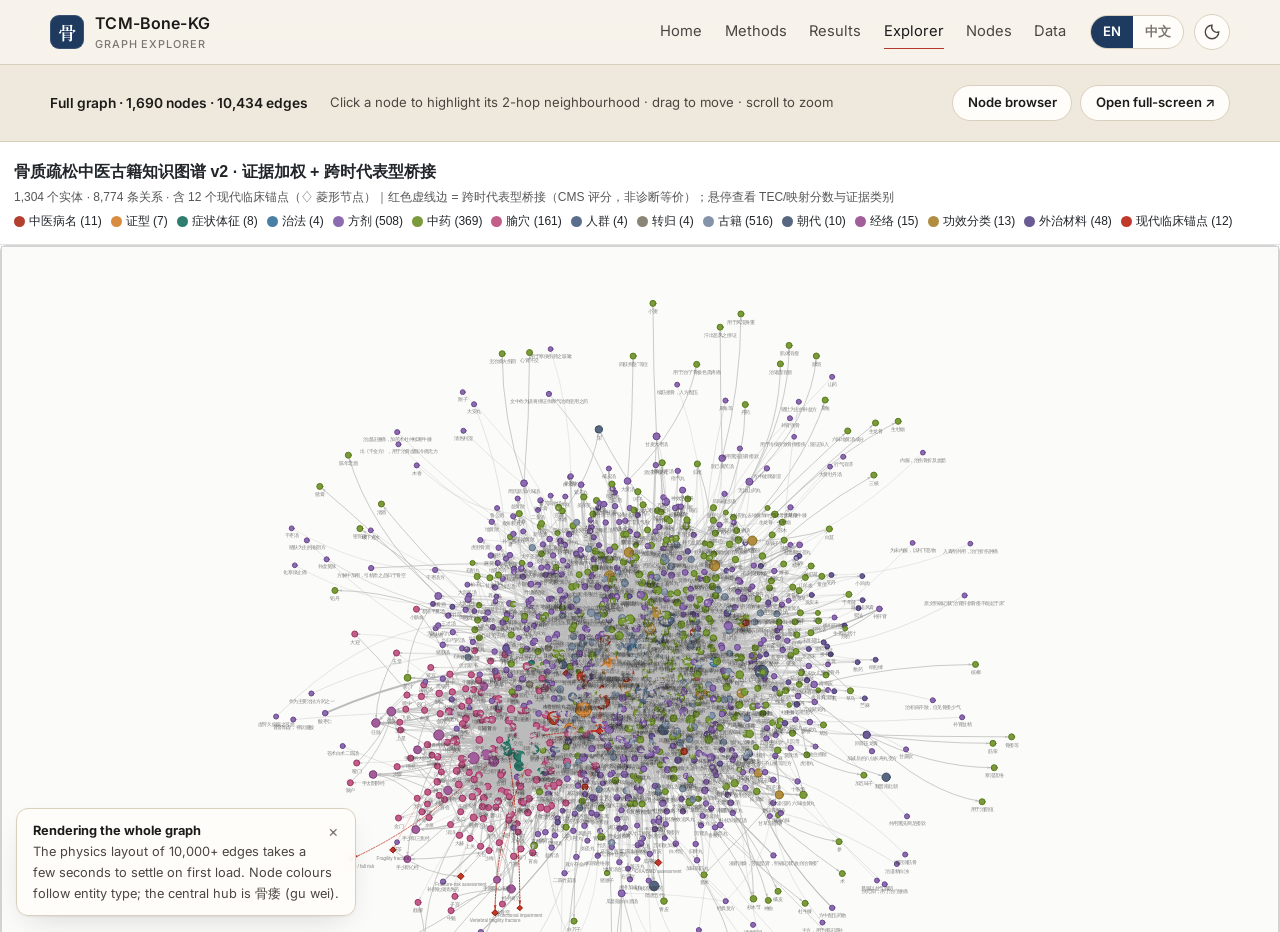
==== explorer.html @ 5150b076 "Build bilingual TCM-Bone-KG website with data, explorer and node browser - Bilingual (EN / 中文) stati" ====
<!DOCTYPE html>
<html lang="en" data-theme="light">
<head>
<meta charset="utf-8">
<meta name="viewport" content="width=device-width, initial-scale=1">
<title data-en="Graph explorer · TCM-Bone-KG" data-zh="图谱浏览器 · TCM-Bone-KG">Graph explorer · TCM-Bone-KG</title>
<meta name="description" content="Interactive force-directed explorer of the TCM-Bone-KG knowledge graph. 交互式图谱浏览器。">
<link rel="icon" href="assets/img/favicon.svg" type="image/svg+xml">
<link rel="preconnect" href="https://fonts.googleapis.com">
<link rel="preconnect" href="https://fonts.gstatic.com" crossorigin>
<link href="https://fonts.googleapis.com/css2?family=Cormorant+Garamond:wght@600;700&family=Inter:wght@400;500;600&family=JetBrains+Mono:wght@400;600&family=Noto+Serif+SC:wght@600;700&display=swap" rel="stylesheet">
<link rel="stylesheet" href="assets/css/site.css">
<script>(function(){try{var t=localStorage.getItem('tbk-theme');if(!t)t=matchMedia('(prefers-color-scheme: dark)').matches?'dark':'light';document.documentElement.setAttribute('data-theme',t);var q=new URLSearchParams(location.search).get('lang');var l=q||localStorage.getItem('tbk-lang')||((navigator.language||'').toLowerCase().indexOf('zh')===0?'zh':'en');document.documentElement.setAttribute('lang',l==='zh'?'zh':'en');}catch(e){}})();</script>
<style>
  body { background-image: none; }
  .explorer-wrap { position: relative; }
  .explorer-note { position: absolute; left: 1rem; bottom: 1rem; z-index: 5; background: color-mix(in srgb, var(--card) 92%, transparent); border: 1px solid var(--line); border-radius: 12px; padding: .7rem 1rem; font-size: .8rem; color: var(--ink-2); max-width: 340px; box-shadow: var(--shadow); backdrop-filter: blur(8px); }
  .explorer-note b { color: var(--ink); }
  .explorer-note button { float: right; border: 0; background: transparent; color: var(--ink-3); margin: -.2rem -.4rem 0 .6rem; font-size: 1rem; }
  .explorer-bar { border-bottom: 1px solid var(--line); background: var(--paper-2); }
  .explorer-bar .container { display: flex; flex-wrap: wrap; align-items: center; gap: .6rem 1.4rem; }
  .explorer-bar a.btn { padding: .4rem .9rem; font-size: .82rem; }
  .explorer-frame { height: calc(100vh - 64px - 46px); }
</style>
</head>
<body>
<header class="nav">
  <div class="container nav-inner">
    <a class="brand" href="index.html"><span class="brand-mark" aria-hidden="true">骨</span><span>TCM-Bone-KG<small><span class="en">Graph explorer</span><span class="zh">图谱浏览器</span></small></span></a>
    <nav class="nav-links" id="nav-links" aria-label="Primary">
      <a href="index.html"><span class="en">Home</span><span class="zh">首页</span></a>
      <a href="index.html#methods"><span class="en">Methods</span><span class="zh">方法</span></a>
      <a href="index.html#results"><span class="en">Results</span><span class="zh">结果</span></a>
      <a href="explorer.html" class="active"><span class="en">Explorer</span><span class="zh">图谱浏览</span></a>
      <a href="browse.html"><span class="en">Nodes</span><span class="zh">节点检索</span></a>
      <a href="index.html#data"><span class="en">Data</span><span class="zh">数据下载</span></a>
    </nav>
    <div class="nav-tools">
      <div class="lang-switch" role="group" aria-label="Language / 语言">
        <button type="button" data-lang="en" aria-pressed="true">EN</button>
        <button type="button" data-lang="zh" aria-pressed="false">中文</button>
      </div>
      <button type="button" class="icon-btn theme-btn" aria-label="Toggle dark mode"><svg viewBox="0 0 24 24" fill="none" stroke="currentColor" stroke-width="1.8" stroke-linecap="round"><path d="M12 3a9 9 0 1 0 9 9 7 7 0 0 1-9-9z"/></svg></button>
      <button type="button" class="icon-btn menu-btn" aria-label="Menu" aria-expanded="false" aria-controls="nav-links"><svg viewBox="0 0 24 24" fill="none" stroke="currentColor" stroke-width="2" stroke-linecap="round"><path d="M4 7h16M4 12h16M4 17h16"/></svg></button>
    </div>
  </div>
</header>

<div class="explorer-bar">
  <div class="container" style="padding:.55rem 0">
    <span style="font-weight:600;color:var(--ink)"><span class="en">Full graph · 1,690 nodes · 10,434 edges</span><span class="zh">全图 · 1,690 节点 · 10,434 边</span></span>
    <span class="legend">
      <span><span class="en">Click a node to highlight its 2-hop neighbourhood · drag to move · scroll to zoom</span><span class="zh">点击节点高亮两跳邻域 · 拖拽移动 · 滚轮缩放</span></span>
    </span>
    <span style="margin-left:auto;display:flex;gap:.5rem">
      <a class="btn btn-secondary" href="browse.html"><span class="en">Node browser</span><span class="zh">节点检索</span></a>
      <a class="btn btn-secondary" href="data/kg_interactive_v2.html" target="_blank" rel="noopener"><span class="en">Open full-screen ↗</span><span class="zh">全屏打开 ↗</span></a>
    </span>
  </div>
</div>

<div class="explorer-wrap">
  <iframe class="explorer-frame" src="data/kg_interactive_v2.html" title="TCM-Bone-KG interactive network" loading="eager"></iframe>
  <div class="explorer-note" id="explorer-note">
    <button type="button" aria-label="Dismiss" onclick="document.getElementById('explorer-note').remove()">×</button>
    <b><span class="en">Rendering the whole graph</span><span class="zh">正在渲染全图</span></b><br>
    <span class="en">The physics layout of 10,000+ edges takes a few seconds to settle on first load. Node colours follow entity type; the central hub is 骨痿 (gu wei).</span>
    <span class="zh">首次加载时，一万余条边的物理布局需要数秒才能稳定。节点颜色对应实体类型；中心枢纽为骨痿。</span>
  </div>
</div>

<script src="assets/js/site.js"></script>
</body>
</html>
---- assets/css/site.css ----
/* ==========================================================================
   TCM-Bone-KG — site stylesheet
   Design: INSTITUTE OF MEDICAL PHILOSOPHY & FUTURE AI
   Palette: bone-paper ground, ink text, indigo (藏青) + cinnabar (朱砂) accents
   ========================================================================== */

:root {
  --paper: #f7f3ec;
  --paper-2: #efe8dc;
  --paper-3: #e6ddcd;
  --ink: #1c1b1a;
  --ink-2: #4a4641;
  --ink-3: #7c766e;
  --line: #d9cfbe;
  --indigo: #1f3a5f;
  --indigo-2: #2d5283;
  --indigo-soft: #dfe7f1;
  --cinnabar: #b3392d;
  --cinnabar-soft: #f3ddd8;
  --gold: #b8934a;
  --gold-soft: #f0e5cc;
  --sage: #5f7f6a;
  --sage-soft: #dfe8e1;
  --card: #fffdf9;
  --shadow: 0 1px 2px rgba(28, 27, 26, .06), 0 12px 32px -12px rgba(28, 27, 26, .18);
  --radius: 14px;
  --serif-latin: "Cormorant Garamond", "Times New Roman", Georgia, serif;
  --serif-cjk: "Noto Serif SC", "Songti SC", "SimSun", serif;
  --sans: "Inter", "Noto Sans SC", "PingFang SC", "Microsoft YaHei", system-ui, sans-serif;
  --mono: "JetBrains Mono", "SFMono-Regular", Menlo, Consolas, monospace;
  --maxw: 1180px;
  color-scheme: light;
}

html[data-theme="dark"] {
  --paper: #15171b;
  --paper-2: #1c1f25;
  --paper-3: #252932;
  --ink: #ece7dd;
  --ink-2: #c4bdb0;
  --ink-3: #8f887d;
  --line: #2f343d;
  --indigo: #8fb3e0;
  --indigo-2: #a9c5ea;
  --indigo-soft: #1e2b3d;
  --cinnabar: #e0705f;
  --cinnabar-soft: #3a2320;
  --gold: #d5b06a;
  --gold-soft: #33301f;
  --sage: #8fb59d;
  --sage-soft: #1f2b24;
  --card: #1b1e24;
  --shadow: 0 1px 2px rgba(0, 0, 0, .4), 0 12px 32px -12px rgba(0, 0, 0, .6);
  color-scheme: dark;
}

/* ---------- reset & base ---------- */
*, *::before, *::after { box-sizing: border-box; }
html { scroll-behavior: smooth; -webkit-text-size-adjust: 100%; }
body {
  margin: 0;
  background: var(--paper);
  color: var(--ink);
  font-family: var(--sans);
  font-size: 16px;
  line-height: 1.65;
  -webkit-font-smoothing: antialiased;
  background-image:
    radial-gradient(1200px 600px at 80% -10%, rgba(31, 58, 95, .08), transparent 60%),
    radial-gradient(900px 500px at -10% 20%, rgba(179, 57, 45, .06), transparent 60%);
  background-attachment: fixed;
}
html[data-theme="dark"] body {
  background-image:
    radial-gradient(1200px 600px at 80% -10%, rgba(143, 179, 224, .10), transparent 60%),
    radial-gradient(900px 500px at -10% 20%, rgba(224, 112, 95, .08), transparent 60%);
}
img { max-width: 100%; height: auto; display: block; }
a { color: var(--indigo); text-decoration: none; }
a:hover { text-decoration: underline; text-underline-offset: 3px; }
h1, h2, h3, h4 { margin: 0; font-weight: 600; line-height: 1.2; letter-spacing: -.01em; }
p { margin: 0 0 1em; }
code, pre, .mono { font-family: var(--mono); font-size: .92em; }
button { font: inherit; color: inherit; cursor: pointer; }
:focus-visible { outline: 2px solid var(--cinnabar); outline-offset: 3px; border-radius: 4px; }

/* ---------- bilingual switch ---------- */
html[lang="en"] .zh { display: none !important; }
html[lang="zh"] .en { display: none !important; }
html[lang="zh"] body { font-family: var(--sans); }
html[lang="zh"] .display, html[lang="zh"] h1, html[lang="zh"] h2, html[lang="zh"] h3 { font-family: var(--serif-cjk); letter-spacing: .01em; }
html[lang="en"] .display, html[lang="en"] h1, html[lang="en"] h2 { font-family: var(--serif-latin); }
html[lang="en"] h3 { font-family: var(--sans); }

.container { width: min(var(--maxw), calc(100% - 2.5rem)); margin-inline: auto; }
.section { padding: clamp(3rem, 7vw, 6rem) 0; position: relative; }
.section + .section { border-top: 1px solid var(--line); }
.section-head { max-width: 760px; margin-bottom: 2.5rem; }
.eyebrow {
  display: inline-flex; align-items: center; gap: .6rem;
  font-size: .78rem; letter-spacing: .18em; text-transform: uppercase;
  color: var(--cinnabar); font-weight: 600; margin-bottom: .9rem;
}
.eyebrow::before { content: ""; width: 26px; height: 1px; background: var(--cinnabar); }
html[lang="zh"] .eyebrow { letter-spacing: .3em; }
.section-head h2 { font-size: clamp(1.8rem, 3.4vw, 2.6rem); margin-bottom: .8rem; }
.section-head p.lead { color: var(--ink-2); font-size: 1.08rem; }

/* ---------- nav ---------- */
.nav {
  position: sticky; top: 0; z-index: 50;
  backdrop-filter: blur(14px) saturate(1.3);
  background: color-mix(in srgb, var(--paper) 82%, transparent);
  border-bottom: 1px solid var(--line);
}
.nav-inner { display: flex; align-items: center; gap: 1.5rem; height: 64px; }
.brand { display: flex; align-items: center; gap: .7rem; color: var(--ink); font-weight: 600; letter-spacing: .01em; }
.brand:hover { text-decoration: none; }
.brand-mark {
  width: 34px; height: 34px; border-radius: 9px; display: grid; place-items: center;
  background: var(--indigo); color: #fff; font-family: var(--serif-cjk); font-size: 1.15rem;
  box-shadow: inset 0 0 0 1px rgba(255,255,255,.12);
}
html[data-theme="dark"] .brand-mark { background: var(--indigo-soft); color: var(--indigo); }
.brand small { display: block; font-size: .68rem; color: var(--ink-3); font-weight: 500; letter-spacing: .08em; text-transform: uppercase; }
.nav-links { display: flex; gap: 1.4rem; margin-left: auto; font-size: .92rem; }
.nav-links a { color: var(--ink-2); padding: .3rem 0; border-bottom: 1px solid transparent; }
.nav-links a:hover, .nav-links a.active { color: var(--ink); border-bottom-color: var(--cinnabar); text-decoration: none; }
.nav-tools { display: flex; align-items: center; gap: .6rem; }
.lang-switch {
  display: inline-flex; border: 1px solid var(--line); border-radius: 999px; overflow: hidden; background: var(--card);
}
.lang-switch button {
  border: 0; background: transparent; padding: .35rem .75rem; font-size: .82rem; font-weight: 600; color: var(--ink-3);
}
.lang-switch button[aria-pressed="true"] { background: var(--indigo); color: #fff; }
html[data-theme="dark"] .lang-switch button[aria-pressed="true"] { background: var(--indigo); color: #0f1319; }
.icon-btn {
  width: 36px; height: 36px; border-radius: 999px; border: 1px solid var(--line); background: var(--card);
  display: grid; place-items: center; color: var(--ink-2);
}
.icon-btn:hover { color: var(--ink); border-color: var(--ink-3); }
.icon-btn svg { width: 18px; height: 18px; }
.menu-btn { display: none; }
@media (max-width: 900px) {
  .nav-links { display: none; position: absolute; left: 0; right: 0; top: 64px; flex-direction: column; gap: 0;
    background: var(--paper); border-bottom: 1px solid var(--line); padding: .5rem 1.25rem 1rem; }
  .nav-links.open { display: flex; }
  .nav-links a { padding: .7rem 0; border-bottom: 1px solid var(--line); }
  .menu-btn { display: grid; }
}

/* ---------- hero ---------- */
.hero { padding: clamp(3.5rem, 9vw, 7.5rem) 0 clamp(3rem, 6vw, 5rem); position: relative; overflow: hidden; }
.hero-grid { display: grid; grid-template-columns: 1.15fr .85fr; gap: 3rem; align-items: center; }
@media (max-width: 900px) { .hero-grid { grid-template-columns: 1fr; } }
.hero h1 { font-size: clamp(2.6rem, 6vw, 4.6rem); line-height: 1.05; margin: .6rem 0 1.2rem; }
.hero h1 .accent { color: var(--cinnabar); font-style: italic; }
html[lang="zh"] .hero h1 .accent { font-style: normal; }
.hero .sub { font-size: 1.15rem; color: var(--ink-2); max-width: 600px; }
.hero-tags { display: flex; flex-wrap: wrap; gap: .5rem; margin: 1.4rem 0 2rem; }
.tag {
  display: inline-block; padding: .28rem .7rem; border-radius: 999px; font-size: .78rem; font-weight: 600;
  border: 1px solid var(--line); background: var(--card); color: var(--ink-2);
}
.tag.indigo { background: var(--indigo-soft); border-color: transparent; color: var(--indigo); }
.tag.cinnabar { background: var(--cinnabar-soft); border-color: transparent; color: var(--cinnabar); }
.tag.gold { background: var(--gold-soft); border-color: transparent; color: var(--gold); }
.tag.sage { background: var(--sage-soft); border-color: transparent; color: var(--sage); }
.cta-row { display: flex; flex-wrap: wrap; gap: .8rem; }
.btn {
  display: inline-flex; align-items: center; gap: .55rem; padding: .8rem 1.35rem; border-radius: 999px;
  font-weight: 600; font-size: .95rem; border: 1px solid transparent; transition: transform .15s ease, box-shadow .15s ease;
}
.btn:hover { text-decoration: none; transform: translateY(-1px); }
.btn-primary { background: var(--indigo); color: #fff; box-shadow: 0 8px 20px -10px var(--indigo); }
html[data-theme="dark"] .btn-primary { color: #0f1319; }
.btn-secondary { background: var(--card); color: var(--ink); border-color: var(--line); }
.btn-ghost { color: var(--ink-2); }
.btn svg { width: 18px; height: 18px; }

.hero-art { position: relative; aspect-ratio: 1 / 1; max-width: 480px; margin-inline: auto; width: 100%; }
.hero-art svg { width: 100%; height: 100%; }
.hero-seal {
  position: absolute; right: 4%; bottom: 4%; width: 74px; height: 74px; border: 2px solid var(--cinnabar);
  color: var(--cinnabar); display: grid; place-items: center; font-family: var(--serif-cjk); font-size: 1.5rem;
  border-radius: 6px; transform: rotate(-6deg); opacity: .85; background: color-mix(in srgb, var(--paper) 80%, transparent);
  letter-spacing: .1em; line-height: 1.1; text-align: center;
}

/* stats strip */
.stats { display: grid; grid-template-columns: repeat(6, 1fr); gap: 1px; background: var(--line);
  border: 1px solid var(--line); border-radius: var(--radius); overflow: hidden; margin-top: 3.5rem; }
.stat { background: var(--card); padding: 1.2rem 1.1rem; }
.stat .n { font-family: var(--serif-latin); font-size: 2rem; font-weight: 600; line-height: 1; color: var(--indigo); font-variant-numeric: tabular-nums; }
.stat .l { font-size: .78rem; color: var(--ink-3); margin-top: .5rem; letter-spacing: .03em; }
@media (max-width: 900px) { .stats { grid-template-columns: repeat(3, 1fr); } }
@media (max-width: 520px) { .stats { grid-template-columns: repeat(2, 1fr); } }

/* ---------- cards ---------- */
.grid-3 { display: grid; grid-template-columns: repeat(3, 1fr); gap: 1.4rem; }
.grid-2 { display: grid; grid-template-columns: repeat(2, 1fr); gap: 1.4rem; }
@media (max-width: 900px) { .grid-3, .grid-2 { grid-template-columns: 1fr; } }
.grid-2 > *, .grid-3 > *, .hero-grid > *, .arch > *, .browser > *, .teaser > *, .foot-grid > * { min-width: 0; }
.card {
  background: var(--card); border: 1px solid var(--line); border-radius: var(--radius); padding: 1.6rem; box-shadow: var(--shadow);
  position: relative;
}
.card h3 { font-size: 1.2rem; margin-bottom: .6rem; }
.card p { color: var(--ink-2); font-size: .96rem; }
.card .num { font-family: var(--serif-latin); font-size: 2.6rem; line-height: 1; color: var(--gold); font-weight: 600; margin-bottom: .8rem; }
.card-glyph { width: 44px; height: 44px; border-radius: 12px; display: grid; place-items: center; margin-bottom: 1rem;
  background: var(--indigo-soft); color: var(--indigo); }
.card-glyph svg { width: 24px; height: 24px; }
.card.cinnabar .card-glyph { background: var(--cinnabar-soft); color: var(--cinnabar); }
.card.sage .card-glyph { background: var(--sage-soft); color: var(--sage); }

/* ---------- formula boxes ---------- */
.box {
  border-left: 3px solid var(--cinnabar); background: var(--card); border-radius: 0 var(--radius) var(--radius) 0;
  padding: 1.3rem 1.5rem; margin: 1.2rem 0; box-shadow: var(--shadow);
}
.box .box-title { font-size: .8rem; letter-spacing: .14em; text-transform: uppercase; color: var(--cinnabar); font-weight: 700; margin-bottom: .6rem; }
.formula { font-family: var(--mono); font-size: .95rem; line-height: 1.9; overflow-x: auto; white-space: nowrap; color: var(--ink); max-width: 100%; }
.formula b { color: var(--indigo); font-weight: 700; }
.formula sub { font-size: .7em; }
.def { color: var(--ink-2); font-size: .92rem; margin-top: .6rem; }
.def dt { font-family: var(--mono); color: var(--ink); display: inline; }
.def dd { display: inline; margin: 0; }
.def div { margin: .15rem 0; }

/* ---------- architecture diagram ---------- */
.arch { display: grid; grid-template-columns: 1.1fr .9fr; gap: 2.5rem; align-items: center; }
@media (max-width: 900px) { .arch { grid-template-columns: 1fr; } }
.arch svg { width: 100%; height: auto; }
.arch-legend { list-style: none; margin: 0; padding: 0; display: grid; gap: .7rem; }
.arch-legend li { display: grid; grid-template-columns: 38px 1fr; gap: .8rem; align-items: start; font-size: .94rem; color: var(--ink-2); }
.arch-legend .k { font-family: var(--serif-latin); color: var(--indigo); font-weight: 700; font-size: 1.05rem; }
.arch-legend b { color: var(--ink); display: block; }

/* ---------- charts ---------- */
.chart-card { background: var(--card); border: 1px solid var(--line); border-radius: var(--radius); padding: 1.4rem 1.5rem; box-shadow: var(--shadow); }
.chart-card h3 { font-size: 1.05rem; margin-bottom: .2rem; }
.chart-card .cap { font-size: .82rem; color: var(--ink-3); margin-bottom: 1rem; }
.bars { display: grid; gap: .45rem; }
.bar-row { display: grid; grid-template-columns: minmax(96px, 150px) 1fr 58px; gap: .7rem; align-items: center; font-size: .86rem; }
.bar-row .lbl { color: var(--ink-2); white-space: nowrap; overflow: hidden; text-overflow: ellipsis; }
.bar-row .trk { display: block; height: 12px; background: var(--paper-2); border-radius: 999px; overflow: hidden; }
.bar-row .fill { display: block; height: 100%; border-radius: 999px; background: var(--indigo); transition: width .7s cubic-bezier(.2,.7,.2,1); }
.bar-row .val { font-family: var(--mono); font-size: .78rem; color: var(--ink-3); text-align: right; font-variant-numeric: tabular-nums; }
.stack { display: flex; height: 22px; border-radius: 999px; overflow: hidden; margin: .6rem 0 .8rem; }
.stack span { display: block; height: 100%; }
.legend { display: flex; flex-wrap: wrap; gap: .5rem 1.1rem; font-size: .82rem; color: var(--ink-2); }
.legend i { display: inline-block; width: 10px; height: 10px; border-radius: 3px; margin-right: .45rem; vertical-align: -1px; }
.hist { display: grid; grid-template-columns: repeat(10, 1fr); gap: 4px; align-items: end; height: 140px; padding-top: .5rem; }
.hist div { background: linear-gradient(180deg, var(--indigo-2), var(--indigo)); border-radius: 4px 4px 0 0; position: relative; min-height: 2px; }
.hist div::after { content: attr(data-v); position: absolute; top: -18px; left: 0; right: 0; text-align: center; font-family: var(--mono); font-size: .66rem; color: var(--ink-3); }
.hist-axis { display: grid; grid-template-columns: repeat(10, 1fr); gap: 4px; font-family: var(--mono); font-size: .66rem; color: var(--ink-3); text-align: center; margin-top: .3rem; }

/* dynasty timeline */
.timeline { display: flex; align-items: flex-end; gap: 6px; height: 170px; padding-top: 1.4rem; }
.timeline .t { flex: 1; display: flex; flex-direction: column; align-items: center; justify-content: flex-end; height: 100%; min-width: 0; }
.timeline .t .b { width: 100%; background: linear-gradient(180deg, var(--gold), var(--cinnabar)); border-radius: 5px 5px 0 0; position: relative; min-height: 2px; }
.timeline .t .b::after { content: attr(data-v); position: absolute; top: -20px; left: 0; right: 0; text-align: center; font-family: var(--mono); font-size: .7rem; color: var(--ink-3); }
.timeline .t .n { font-size: .72rem; color: var(--ink-2); margin-top: .4rem; text-align: center; white-space: nowrap; overflow: hidden; text-overflow: ellipsis; width: 100%; }

/* ---------- tables ---------- */
.table-wrap { overflow-x: auto; border: 1px solid var(--line); border-radius: var(--radius); background: var(--card); box-shadow: var(--shadow); }
table { width: 100%; border-collapse: collapse; font-size: .9rem; }
th, td { padding: .7rem .9rem; text-align: left; border-bottom: 1px solid var(--line); vertical-align: top; }
th { font-size: .74rem; letter-spacing: .1em; text-transform: uppercase; color: var(--ink-3); font-weight: 600; background: var(--paper-2); position: sticky; top: 0; }
tr:last-child td { border-bottom: 0; }
td.v { font-family: var(--mono); font-variant-numeric: tabular-nums; white-space: nowrap; color: var(--indigo); font-weight: 600; }
td.note { color: var(--ink-3); font-size: .84rem; }
.pill { display: inline-block; padding: .12rem .55rem; border-radius: 999px; font-size: .74rem; font-weight: 600; }
.pill.ok { background: var(--sage-soft); color: var(--sage); }
.pill.warn { background: var(--gold-soft); color: var(--gold); }
.pill.pending { background: var(--cinnabar-soft); color: var(--cinnabar); }
tbody tr.group-row td { background: var(--paper-2); color: var(--ink); font-weight: 600; font-size: .82rem; letter-spacing: .06em; }

/* ---------- heatmap ---------- */
.heat-wrap { overflow-x: auto; }
.heat { display: grid; gap: 3px; min-width: 760px; font-size: .78rem; }
.heat .h { font-size: .7rem; color: var(--ink-2); text-align: center; align-self: end; padding-bottom: .4rem; line-height: 1.2; }
.heat .r { color: var(--ink); text-align: right; padding-right: .6rem; align-self: center; white-space: nowrap; font-family: var(--serif-cjk); }
.heat .c { aspect-ratio: 2.2 / 1; border-radius: 4px; display: grid; place-items: center; font-family: var(--mono); font-size: .72rem;
  color: var(--ink); cursor: default; transition: transform .1s ease; position: relative; }
.heat .c:hover { transform: scale(1.08); z-index: 2; outline: 2px solid var(--ink); }
.heat .c.gated::after { content: "◦"; position: absolute; top: 1px; right: 4px; font-size: .7rem; opacity: .7; }
.heat-scale { display: flex; align-items: center; gap: .6rem; font-size: .78rem; color: var(--ink-3); margin-top: .8rem; }
.heat-scale .g { flex: 0 0 160px; height: 10px; border-radius: 999px; background: linear-gradient(90deg, #fff7dd, #f5b34a, #c8352b, #6e0f1e); }
.tooltip {
  position: fixed; z-index: 90; pointer-events: none; background: var(--ink); color: var(--paper); padding: .6rem .8rem; border-radius: 8px;
  font-size: .78rem; line-height: 1.5; max-width: 280px; box-shadow: 0 10px 30px -10px rgba(0,0,0,.5); opacity: 0; transition: opacity .12s;
}
.tooltip.show { opacity: 1; }
.tooltip b { color: var(--gold); }

/* ---------- ranking list ---------- */
.rank { list-style: none; margin: 0; padding: 0; counter-reset: r; }
.rank li { display: grid; grid-template-columns: 30px 1fr auto; gap: .8rem; align-items: center; padding: .55rem 0; border-bottom: 1px dashed var(--line); font-size: .92rem; }
.rank li:last-child { border-bottom: 0; }
.rank li::before { counter-increment: r; content: counter(r, decimal-leading-zero); font-family: var(--serif-latin); color: var(--gold); font-weight: 700; font-size: 1rem; }
.rank .nm { font-family: var(--serif-cjk); font-size: 1.02rem; }
.rank .nm small { font-family: var(--sans); color: var(--ink-3); font-size: .76rem; margin-left: .5rem; }
.rank .mt { font-family: var(--mono); font-size: .78rem; color: var(--indigo); font-variant-numeric: tabular-nums; }

/* ---------- figure ---------- */
.figure { background: var(--card); border: 1px solid var(--line); border-radius: var(--radius); padding: 1rem; box-shadow: var(--shadow); }
.figure img { border-radius: 8px; }
.figure figcaption { font-size: .84rem; color: var(--ink-2); padding: 1rem .4rem .2rem; }
.figure figcaption b { color: var(--ink); }

/* ---------- explorer teaser ---------- */
.teaser { display: grid; grid-template-columns: 1fr 1fr; gap: 2rem; align-items: center; background: var(--indigo); color: #f2ede4; border-radius: 20px; padding: clamp(1.6rem, 4vw, 3rem); overflow: hidden; position: relative; }
html[data-theme="dark"] .teaser { background: #22304a; }
.teaser::before { content: "骨"; position: absolute; right: -2%; bottom: -30%; font-family: var(--serif-cjk); font-size: 22rem; opacity: .06; pointer-events: none; }
.teaser h3 { font-size: clamp(1.5rem, 3vw, 2.1rem); margin-bottom: .8rem; color: #fff; }
.teaser p { color: #d6dde8; }
.teaser .btn-primary { background: #fff; color: var(--indigo); box-shadow: none; }
html[data-theme="dark"] .teaser .btn-primary { color: #22304a; }
.teaser .btn-secondary { background: transparent; color: #fff; border-color: rgba(255,255,255,.35); }
.teaser-shot { border-radius: 12px; border: 1px solid rgba(255,255,255,.2); background: rgba(255,255,255,.06); aspect-ratio: 4/3; position: relative; overflow: hidden; }
.teaser-shot svg { width: 100%; height: 100%; }
@media (max-width: 900px) { .teaser { grid-template-columns: 1fr; } }

/* ---------- downloads ---------- */
.files { display: grid; grid-template-columns: repeat(2, 1fr); gap: .9rem; }
@media (max-width: 760px) { .files { grid-template-columns: 1fr; } }
.file { display: grid; grid-template-columns: 46px 1fr auto; gap: .9rem; align-items: center; padding: .9rem 1rem; background: var(--card); border: 1px solid var(--line); border-radius: 12px; color: var(--ink); transition: border-color .15s, transform .15s; }
.file:hover { text-decoration: none; border-color: var(--indigo); transform: translateY(-1px); }
.file .ext { width: 46px; height: 46px; border-radius: 10px; display: grid; place-items: center; font-family: var(--mono); font-size: .68rem; font-weight: 700; background: var(--indigo-soft); color: var(--indigo); }
.file.ttl .ext { background: var(--sage-soft); color: var(--sage); }
.file.cypher .ext { background: var(--cinnabar-soft); color: var(--cinnabar); }
.file.html .ext { background: var(--gold-soft); color: var(--gold); }
.file .fn { font-family: var(--mono); font-size: .84rem; display: block; word-break: break-all; }
.file > span { min-width: 0; }
.file .fd { font-size: .8rem; color: var(--ink-3); display: block; }
.file .sz { font-family: var(--mono); font-size: .76rem; color: var(--ink-3); white-space: nowrap; }

/* ---------- callout ---------- */
.callout { border: 1px solid var(--line); border-left: 4px solid var(--gold); background: var(--card); border-radius: 0 var(--radius) var(--radius) 0; padding: 1.3rem 1.5rem; box-shadow: var(--shadow); }
.callout.warn { border-left-color: var(--cinnabar); }
.callout h3 { font-size: 1.05rem; margin-bottom: .5rem; }
.callout p, .callout li { color: var(--ink-2); font-size: .94rem; }
.callout ul { margin: .5rem 0 0; padding-left: 1.2rem; }

pre.cite { background: var(--paper-2); border: 1px solid var(--line); border-radius: 12px; padding: 1.1rem 1.3rem; font-size: .82rem; overflow-x: auto; margin: 0; line-height: 1.55; }

/* ---------- footer ---------- */
footer { border-top: 1px solid var(--line); padding: 3.5rem 0 2.5rem; background: var(--paper-2); }
.foot-grid { display: grid; grid-template-columns: 1.4fr 1fr 1fr; gap: 2rem; }
@media (max-width: 800px) { .foot-grid { grid-template-columns: 1fr; } }
footer h4 { font-size: .76rem; letter-spacing: .14em; text-transform: uppercase; color: var(--ink-3); margin-bottom: .8rem; }
footer ul { list-style: none; margin: 0; padding: 0; display: grid; gap: .4rem; font-size: .9rem; }
footer a { color: var(--ink-2); }
.signature { margin-top: 2.5rem; padding-top: 1.5rem; border-top: 1px solid var(--line); display: flex; flex-wrap: wrap; justify-content: space-between; align-items: center; gap: 1rem; font-size: .84rem; color: var(--ink-3); }
.designer { display: inline-flex; align-items: center; gap: .8rem; }
.designer .seal { width: 40px; height: 40px; border: 1.5px solid var(--cinnabar); color: var(--cinnabar); border-radius: 4px; display: grid; place-items: center; font-family: var(--serif-cjk); font-size: .95rem; letter-spacing: .05em; line-height: 1; transform: rotate(-4deg); }
.designer b { color: var(--ink); letter-spacing: .12em; font-size: .8rem; text-transform: uppercase; display: block; }
.designer span { display: block; font-size: .76rem; }

/* ---------- explorer page ---------- */
.explorer-frame { height: calc(100vh - 64px); width: 100%; border: 0; display: block; background: #fff; }
.explorer-bar { display: flex; align-items: center; gap: 1rem; flex-wrap: wrap; padding: .7rem 0; font-size: .86rem; color: var(--ink-2); }
.explorer-bar .legend { gap: .4rem .9rem; }

/* ---------- browser page ---------- */
.browser { display: grid; grid-template-columns: 300px 1fr; gap: 1.4rem; align-items: start; }
@media (max-width: 900px) { .browser { grid-template-columns: 1fr; } }
.panel { background: var(--card); border: 1px solid var(--line); border-radius: var(--radius); padding: 1.2rem; box-shadow: var(--shadow); }
.panel h3 { font-size: .8rem; letter-spacing: .12em; text-transform: uppercase; color: var(--ink-3); margin-bottom: .8rem; }
.input { width: 100%; padding: .7rem .9rem; border-radius: 10px; border: 1px solid var(--line); background: var(--paper); color: var(--ink); font: inherit; }
.input:focus { outline: 2px solid var(--indigo); border-color: transparent; }
.chips { display: flex; flex-wrap: wrap; gap: .4rem; margin-top: .8rem; }
.chip { padding: .3rem .65rem; border-radius: 999px; border: 1px solid var(--line); background: var(--paper); font-size: .78rem; color: var(--ink-2); }
.chip[aria-pressed="true"] { background: var(--indigo); color: #fff; border-color: transparent; }
html[data-theme="dark"] .chip[aria-pressed="true"] { color: #0f1319; }
.chip small { opacity: .7; margin-left: .3rem; font-family: var(--mono); }
.node-list { display: grid; gap: .4rem; max-height: 70vh; overflow: auto; padding-right: .3rem; }
.node-item { display: grid; grid-template-columns: 1fr auto; gap: .6rem; align-items: center; padding: .6rem .8rem; border-radius: 10px; border: 1px solid transparent; background: var(--paper); text-align: left; }
.node-item:hover, .node-item[aria-current="true"] { border-color: var(--indigo); }
.node-item .t { font-size: .7rem; color: var(--ink-3); display: block; }
.node-item .nm { font-family: var(--serif-cjk); font-size: 1rem; }
.node-item .dg { font-family: var(--mono); font-size: .74rem; color: var(--indigo); }
.detail-head { display: flex; flex-wrap: wrap; gap: 1rem; align-items: baseline; margin-bottom: 1rem; }
.detail-head h2 { font-size: 2rem; font-family: var(--serif-cjk); }
.kv { display: grid; grid-template-columns: repeat(auto-fit, minmax(140px, 1fr)); gap: .7rem; margin-bottom: 1.2rem; }
.kv div { background: var(--paper); border-radius: 10px; padding: .7rem .9rem; }
.kv .k { font-size: .7rem; letter-spacing: .08em; text-transform: uppercase; color: var(--ink-3); }
.kv .v { font-family: var(--mono); color: var(--indigo); font-weight: 600; font-size: .95rem; }
.edge-table td .rel { font-family: var(--mono); font-size: .78rem; color: var(--cinnabar); }
.tier { display: inline-block; padding: .05rem .45rem; border-radius: 6px; font-family: var(--mono); font-size: .72rem; font-weight: 700; }
.tier.E1 { background: var(--paper-2); color: var(--ink-3); }
.tier.E2 { background: var(--gold-soft); color: var(--gold); }
.tier.E3 { background: var(--sage-soft); color: var(--sage); }
.tier.E4 { background: var(--indigo-soft); color: var(--indigo); }
.tier.S { background: var(--paper-2); color: var(--ink-3); }
.tier.B { background: var(--cinnabar-soft); color: var(--cinnabar); }
.empty { color: var(--ink-3); padding: 2rem; text-align: center; font-size: .92rem; }
.loading { display: inline-block; width: 16px; height: 16px; border: 2px solid var(--line); border-top-color: var(--indigo); border-radius: 50%; animation: spin .8s linear infinite; vertical-align: middle; margin-right: .5rem; }
@keyframes spin { to { transform: rotate(360deg); } }

/* ---------- reveal on scroll ---------- */
.reveal { opacity: 0; transform: translateY(14px); transition: opacity .6s ease, transform .6s ease; }
.reveal.in { opacity: 1; transform: none; }
@media (prefers-reduced-motion: reduce) { .reveal { opacity: 1; transform: none; transition: none; } html { scroll-behavior: auto; } }

.to-top { position: fixed; right: 1.2rem; bottom: 1.2rem; z-index: 40; opacity: 0; pointer-events: none; transition: opacity .2s; }
.to-top.show { opacity: 1; pointer-events: auto; }
.sr-only { position: absolute; width: 1px; height: 1px; overflow: hidden; clip: rect(0 0 0 0); white-space: nowrap; }
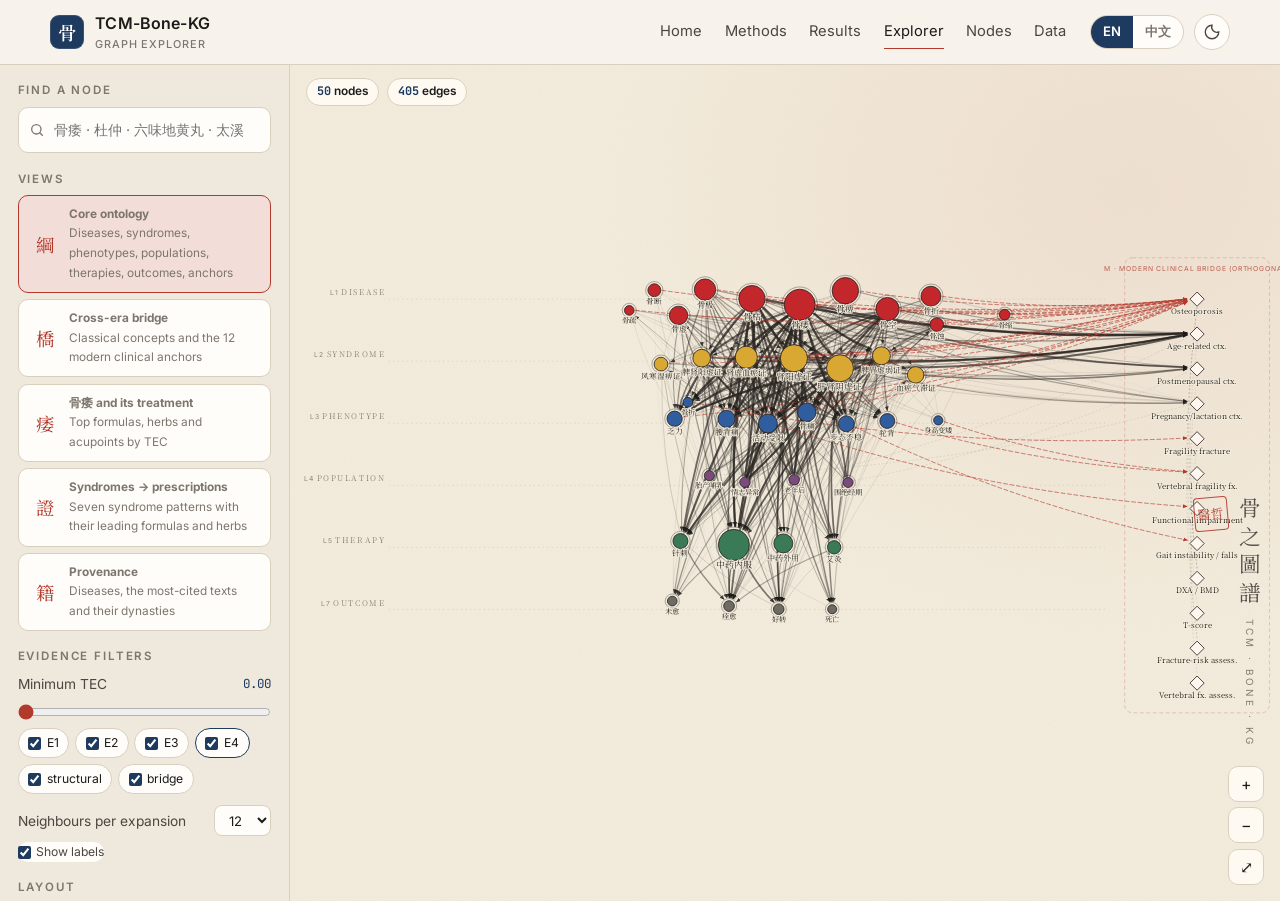
==== commit b67ca524: "Rebuild graph explorer as layered ontology view; remove pending-validation content - New explorer.ht" ====
--- a/explorer.html
+++ b/explorer.html
@@ -4,26 +4,16 @@
 <meta charset="utf-8">
 <meta name="viewport" content="width=device-width, initial-scale=1">
 <title data-en="Graph explorer · TCM-Bone-KG" data-zh="图谱浏览器 · TCM-Bone-KG">Graph explorer · TCM-Bone-KG</title>
-<meta name="description" content="Interactive force-directed explorer of the TCM-Bone-KG knowledge graph. 交互式图谱浏览器。">
+<meta name="description" content="Layered, expand-on-demand explorer of the TCM-Bone-KG knowledge graph. 按本体分层、按需展开的交互式图谱浏览器。">
 <link rel="icon" href="assets/img/favicon.svg" type="image/svg+xml">
 <link rel="preconnect" href="https://fonts.googleapis.com">
 <link rel="preconnect" href="https://fonts.gstatic.com" crossorigin>
-<link href="https://fonts.googleapis.com/css2?family=Cormorant+Garamond:wght@600;700&family=Inter:wght@400;500;600&family=JetBrains+Mono:wght@400;600&family=Noto+Serif+SC:wght@600;700&display=swap" rel="stylesheet">
+<link href="https://fonts.googleapis.com/css2?family=Cormorant+Garamond:wght@600;700&family=Inter:wght@400;500;600&family=JetBrains+Mono:wght@400;600&family=Noto+Serif+SC:wght@500;600;700&display=swap" rel="stylesheet">
 <link rel="stylesheet" href="assets/css/site.css">
+<link rel="stylesheet" href="assets/css/explorer.css">
 <script>(function(){try{var t=localStorage.getItem('tbk-theme');if(!t)t=matchMedia('(prefers-color-scheme: dark)').matches?'dark':'light';document.documentElement.setAttribute('data-theme',t);var q=new URLSearchParams(location.search).get('lang');var l=q||localStorage.getItem('tbk-lang')||((navigator.language||'').toLowerCase().indexOf('zh')===0?'zh':'en');document.documentElement.setAttribute('lang',l==='zh'?'zh':'en');}catch(e){}})();</script>
-<style>
-  body { background-image: none; }
-  .explorer-wrap { position: relative; }
-  .explorer-note { position: absolute; left: 1rem; bottom: 1rem; z-index: 5; background: color-mix(in srgb, var(--card) 92%, transparent); border: 1px solid var(--line); border-radius: 12px; padding: .7rem 1rem; font-size: .8rem; color: var(--ink-2); max-width: 340px; box-shadow: var(--shadow); backdrop-filter: blur(8px); }
-  .explorer-note b { color: var(--ink); }
-  .explorer-note button { float: right; border: 0; background: transparent; color: var(--ink-3); margin: -.2rem -.4rem 0 .6rem; font-size: 1rem; }
-  .explorer-bar { border-bottom: 1px solid var(--line); background: var(--paper-2); }
-  .explorer-bar .container { display: flex; flex-wrap: wrap; align-items: center; gap: .6rem 1.4rem; }
-  .explorer-bar a.btn { padding: .4rem .9rem; font-size: .82rem; }
-  .explorer-frame { height: calc(100vh - 64px - 46px); }
-</style>
 </head>
-<body>
+<body class="explorer-page">
 <header class="nav">
   <div class="container nav-inner">
     <a class="brand" href="index.html"><span class="brand-mark" aria-hidden="true">骨</span><span>TCM-Bone-KG<small><span class="en">Graph explorer</span><span class="zh">图谱浏览器</span></small></span></a>
@@ -46,29 +36,83 @@
   </div>
 </header>
 
-<div class="explorer-bar">
-  <div class="container" style="padding:.55rem 0">
-    <span style="font-weight:600;color:var(--ink)"><span class="en">Full graph · 1,690 nodes · 10,434 edges</span><span class="zh">全图 · 1,690 节点 · 10,434 边</span></span>
-    <span class="legend">
-      <span><span class="en">Click a node to highlight its 2-hop neighbourhood · drag to move · scroll to zoom</span><span class="zh">点击节点高亮两跳邻域 · 拖拽移动 · 滚轮缩放</span></span>
-    </span>
-    <span style="margin-left:auto;display:flex;gap:.5rem">
-      <a class="btn btn-secondary" href="browse.html"><span class="en">Node browser</span><span class="zh">节点检索</span></a>
-      <a class="btn btn-secondary" href="data/kg_interactive_v2.html" target="_blank" rel="noopener"><span class="en">Open full-screen ↗</span><span class="zh">全屏打开 ↗</span></a>
-    </span>
+<div class="xp-shell">
+  <!-- ============ controls ============ -->
+  <aside class="xp-side">
+    <h3><span class="en">Find a node</span><span class="zh">查找节点</span></h3>
+    <div class="xp-search">
+      <svg viewBox="0 0 24 24" fill="none" stroke="currentColor" stroke-width="2" stroke-linecap="round"><circle cx="11" cy="11" r="7"/><path d="M20 20l-3.5-3.5"/></svg>
+      <input id="q" type="search" autocomplete="off" data-en-placeholder="骨痿 · 杜仲 · 六味地黄丸 · 太溪 …" data-zh-placeholder="骨痿 · 杜仲 · 六味地黄丸 · 太溪 …" placeholder="骨痿 · 杜仲 · 六味地黄丸 · 太溪 …">
+      <div class="xp-suggest" id="suggest"></div>
+    </div>
+
+    <h3><span class="en">Views</span><span class="zh">视图</span></h3>
+    <div class="xp-presets">
+      <button type="button" class="xp-preset" data-preset="core" aria-pressed="true"><span class="g">綱</span><span><b><span class="en">Core ontology</span><span class="zh">核心本体</span></b><span><span class="en">Diseases, syndromes, phenotypes, populations, therapies, outcomes, anchors</span><span class="zh">病名、证型、症状、人群、治法、转归与现代锚点</span></span></span></button>
+      <button type="button" class="xp-preset" data-preset="bridge"><span class="g">橋</span><span><b><span class="en">Cross-era bridge</span><span class="zh">跨时代桥接</span></b><span><span class="en">Classical concepts and the 12 modern clinical anchors</span><span class="zh">古典概念与 12 个现代临床锚点</span></span></span></button>
+      <button type="button" class="xp-preset" data-preset="guwei"><span class="g">痿</span><span><b><span class="en">骨痿 and its treatment</span><span class="zh">骨痿及其治疗</span></b><span><span class="en">Top formulas, herbs and acupoints by TEC</span><span class="zh">按 TEC 排序的方剂、中药与腧穴</span></span></span></button>
+      <button type="button" class="xp-preset" data-preset="syndrome"><span class="g">證</span><span><b><span class="en">Syndromes → prescriptions</span><span class="zh">证型 → 方药</span></b><span><span class="en">Seven syndrome patterns with their leading formulas and herbs</span><span class="zh">七个证型及其主要方剂与中药</span></span></span></button>
+      <button type="button" class="xp-preset" data-preset="provenance"><span class="g">籍</span><span><b><span class="en">Provenance</span><span class="zh">古籍溯源</span></b><span><span class="en">Diseases, the most-cited texts and their dynasties</span><span class="zh">病名、引用最多的古籍及其朝代</span></span></span></button>
+    </div>
+
+    <h3><span class="en">Evidence filters</span><span class="zh">证据筛选</span></h3>
+    <div class="xp-row"><label for="f-tec"><span class="en">Minimum TEC</span><span class="zh">TEC 下限</span></label><output id="f-tec-out">0.00</output></div>
+    <input class="xp-range" id="f-tec" type="range" min="0" max="0.8" step="0.01" value="0">
+    <div class="xp-checks">
+      <label class="xp-check tier-check tier-E1"><input type="checkbox" value="E1" checked>E1</label>
+      <label class="xp-check tier-check tier-E2"><input type="checkbox" value="E2" checked>E2</label>
+      <label class="xp-check tier-check tier-E3"><input type="checkbox" value="E3" checked>E3</label>
+      <label class="xp-check tier-check tier-E4"><input type="checkbox" value="E4" checked>E4</label>
+      <label class="xp-check"><input type="checkbox" id="f-structural" checked><span class="en">structural</span><span class="zh">结构性</span></label>
+      <label class="xp-check"><input type="checkbox" id="f-bridge" checked><span class="en">bridge</span><span class="zh">桥接</span></label>
+    </div>
+    <div class="xp-row" style="margin-top:.7rem"><label for="f-k"><span class="en">Neighbours per expansion</span><span class="zh">每次展开的邻居数</span></label>
+      <select class="xp-select" id="f-k"><option>6</option><option selected>12</option><option>24</option><option>48</option></select></div>
+    <div class="xp-row"><label class="xp-check" style="border:0;padding:0"><input type="checkbox" id="f-labels" checked><span class="en">Show labels</span><span class="zh">显示标签</span></label></div>
+
+    <h3><span class="en">Layout</span><span class="zh">布局</span></h3>
+    <div class="xp-btns">
+      <button type="button" class="xp-btn" id="b-fit"><span class="en">Fit to view</span><span class="zh">适配视图</span></button>
+      <button type="button" class="xp-btn" id="b-freeze" aria-pressed="false"><span class="en">Freeze physics</span><span class="zh">冻结布局</span></button>
+      <button type="button" class="xp-btn" id="b-expand-all"><span class="en">Expand all core</span><span class="zh">展开全部核心</span></button>
+      <button type="button" class="xp-btn" id="b-collapse"><span class="en">Collapse to core</span><span class="zh">收起至核心</span></button>
+    </div>
+
+    <h3><span class="en">Node types · pigments</span><span class="zh">节点类型 · 传统色</span></h3>
+    <div class="xp-legend" id="legend"></div>
+
+    <h3><span class="en">How to read</span><span class="zh">阅读方式</span></h3>
+    <p class="xp-hint">
+      <span class="en">Rows follow the seven-layer ontology from disease (L1) to outcome (L7), with classical texts and dynasties beneath. The modern clinical bridge stands in a column on the right, joined only by dashed cinnabar edges. Line weight encodes TEC. <kbd>click</kbd> details · <kbd>dbl-click</kbd> expand · <kbd>shift+click</kbd> remove · <kbd>drag</kbd> pin.</span>
+      <span class="zh">各行依七层本体自病名（L1）至转归（L7）排列，古籍与朝代居于其下。现代临床桥接层立于右侧一列，仅以朱砂虚线相连。线条粗细表示 TEC。<kbd>单击</kbd>详情 · <kbd>双击</kbd>展开 · <kbd>Shift+单击</kbd>移除 · <kbd>拖拽</kbd>固定。</span>
+    </p>
+    <p class="xp-hint"><a href="data/kg_interactive_v2.html" target="_blank" rel="noopener"><span class="en">Legacy full-graph view (vis-network) ↗</span><span class="zh">旧版全图视图（vis-network）↗</span></a></p>
+  </aside>
+
+  <!-- ============ stage ============ -->
+  <div class="xp-stage" id="stage">
+    <div class="xp-loading" id="loading"><span><span class="loading"></span><span class="en">Loading graph…</span><span class="zh">正在加载图谱…</span></span></div>
+    <div class="xp-status">
+      <span class="pill"><b id="st-nodes">0</b> <span class="en">nodes</span><span class="zh">节点</span></span>
+      <span class="pill"><b id="st-edges">0</b> <span class="en">edges</span><span class="zh">关系</span></span>
+      <span class="pill" id="st-warn" hidden style="color:var(--cinnabar)"><span class="en">Large view · consider collapsing or raising the TEC floor</span><span class="zh">节点较多 · 可收起或提高 TEC 下限</span></span>
+    </div>
+    <div class="xp-title" aria-hidden="true">
+      <span class="seal">醫哲</span>
+      <span class="vt">骨之圖譜<small>TCM · BONE · KG</small></span>
+    </div>
+    <svg id="graph" role="img" aria-label="TCM-Bone-KG layered knowledge graph"></svg>
+    <div class="xp-zoom">
+      <button type="button" id="z-in" aria-label="Zoom in">+</button>
+      <button type="button" id="z-out" aria-label="Zoom out">−</button>
+      <button type="button" id="z-fit" aria-label="Fit">⤢</button>
+    </div>
+    <aside class="xp-detail" id="detail" aria-live="polite"></aside>
   </div>
 </div>
 
-<div class="explorer-wrap">
-  <iframe class="explorer-frame" src="data/kg_interactive_v2.html" title="TCM-Bone-KG interactive network" loading="eager"></iframe>
-  <div class="explorer-note" id="explorer-note">
-    <button type="button" aria-label="Dismiss" onclick="document.getElementById('explorer-note').remove()">×</button>
-    <b><span class="en">Rendering the whole graph</span><span class="zh">正在渲染全图</span></b><br>
-    <span class="en">The physics layout of 10,000+ edges takes a few seconds to settle on first load. Node colours follow entity type; the central hub is 骨痿 (gu wei).</span>
-    <span class="zh">首次加载时，一万余条边的物理布局需要数秒才能稳定。节点颜色对应实体类型；中心枢纽为骨痿。</span>
-  </div>
-</div>
-
+<script src="assets/vendor/d3.v7.min.js"></script>
 <script src="assets/js/site.js"></script>
+<script src="assets/js/explorer.js"></script>
 </body>
 </html>
--- a/assets/css/explorer.css
+++ b/assets/css/explorer.css
@@ -0,0 +1,160 @@
+/* ==========================================================================
+   TCM-Bone-KG — graph explorer (layered, expand-on-demand, ink & paper)
+   ========================================================================== */
+:root {
+  --xp-paper: #f3ecdc;
+  --xp-paper-deep: #e7dcc4;
+  --xp-ink: #2a2622;
+  --xp-ink-soft: rgba(42, 38, 34, .55);
+  --xp-band: rgba(42, 38, 34, .16);
+  --xp-band-text: rgba(42, 38, 34, .5);
+  --xp-panel: rgba(255, 252, 245, .88);
+  --xp-seal: #b3392d;
+}
+html[data-theme="dark"] {
+  --xp-paper: #16181d;
+  --xp-paper-deep: #0f1114;
+  --xp-ink: #ece5d6;
+  --xp-ink-soft: rgba(236, 229, 214, .55);
+  --xp-band: rgba(236, 229, 214, .16);
+  --xp-band-text: rgba(236, 229, 214, .5);
+  --xp-panel: rgba(27, 30, 36, .9);
+  --xp-seal: #e0705f;
+}
+
+body.explorer-page { background-image: none; overflow: hidden; }
+.xp-shell { display: grid; grid-template-columns: 290px 1fr; height: calc(100vh - 64px); position: relative; }
+@media (max-width: 900px) { .xp-shell { grid-template-columns: 1fr; grid-template-rows: auto 1fr; height: auto; } body.explorer-page { overflow: auto; } }
+
+/* ---------- left control panel ---------- */
+.xp-side { border-right: 1px solid var(--line); background: var(--paper-2); overflow-y: auto; padding: 1rem 1.1rem 2rem; font-size: .86rem; }
+.xp-side h3 { font-size: .72rem; letter-spacing: .16em; text-transform: uppercase; color: var(--ink-3); margin: 1.2rem 0 .55rem; }
+.xp-side h3:first-child { margin-top: .2rem; }
+.xp-search { position: relative; }
+.xp-search input { width: 100%; padding: .65rem .85rem .65rem 2.2rem; border-radius: 10px; border: 1px solid var(--line); background: var(--card); color: var(--ink); font: inherit; font-size: .9rem; }
+.xp-search input:focus { outline: 2px solid var(--indigo); border-color: transparent; }
+.xp-search svg { position: absolute; left: .7rem; top: 50%; transform: translateY(-50%); width: 16px; height: 16px; color: var(--ink-3); pointer-events: none; }
+.xp-suggest { position: absolute; left: 0; right: 0; top: calc(100% + 4px); background: var(--card); border: 1px solid var(--line); border-radius: 10px; box-shadow: var(--shadow); max-height: 260px; overflow: auto; z-index: 20; display: none; }
+.xp-suggest.open { display: block; }
+.xp-suggest button { display: flex; justify-content: space-between; gap: .6rem; width: 100%; border: 0; background: transparent; padding: .5rem .8rem; text-align: left; font-size: .86rem; }
+.xp-suggest button:hover, .xp-suggest button.active { background: var(--indigo-soft); }
+.xp-suggest button small { color: var(--ink-3); }
+.xp-suggest .nm { font-family: var(--serif-cjk); }
+
+.xp-presets { display: grid; gap: .4rem; }
+.xp-preset { display: grid; grid-template-columns: 30px 1fr; gap: .6rem; align-items: center; text-align: left; padding: .55rem .7rem; border-radius: 10px; border: 1px solid var(--line); background: var(--card); color: var(--ink); transition: border-color .15s; }
+.xp-preset:hover, .xp-preset[aria-pressed="true"] { border-color: var(--cinnabar); }
+.xp-preset[aria-pressed="true"] { background: var(--cinnabar-soft); }
+.xp-preset .g { font-family: var(--serif-cjk); font-size: 1.15rem; color: var(--cinnabar); text-align: center; }
+.xp-preset b { display: block; font-size: .86rem; }
+.xp-preset span { display: block; font-size: .74rem; color: var(--ink-3); }
+
+.xp-row { display: flex; align-items: center; justify-content: space-between; gap: .6rem; margin: .35rem 0; }
+.xp-row label { color: var(--ink-2); }
+.xp-row output { font-family: var(--mono); font-size: .78rem; color: var(--indigo); min-width: 3.2em; text-align: right; }
+input[type="range"].xp-range { width: 100%; accent-color: var(--cinnabar); margin: .2rem 0 .5rem; }
+.xp-checks { display: flex; flex-wrap: wrap; gap: .35rem; }
+.xp-check { display: inline-flex; align-items: center; gap: .35rem; padding: .25rem .6rem; border-radius: 999px; border: 1px solid var(--line); background: var(--card); font-size: .76rem; cursor: pointer; user-select: none; }
+.xp-check input { accent-color: var(--indigo); margin: 0; }
+.xp-check.tier-E4 { border-color: var(--indigo); }
+select.xp-select { padding: .35rem .6rem; border-radius: 8px; border: 1px solid var(--line); background: var(--card); color: var(--ink); font: inherit; font-size: .82rem; }
+
+.xp-legend { display: grid; gap: .2rem; }
+.xp-legend button { display: grid; grid-template-columns: 16px 1fr auto; gap: .55rem; align-items: center; border: 0; background: transparent; padding: .28rem .35rem; border-radius: 8px; text-align: left; color: var(--ink-2); font-size: .8rem; }
+.xp-legend button:hover { background: var(--card); }
+.xp-legend button[aria-pressed="false"] { opacity: .4; text-decoration: line-through; }
+.xp-legend i { width: 12px; height: 12px; border-radius: 50%; display: inline-block; border: 1.5px solid var(--xp-ink); box-shadow: inset 0 0 0 1.5px var(--card); }
+.xp-legend i.diamond { border-radius: 2px; transform: rotate(45deg) scale(.85); }
+.xp-legend small { font-family: var(--mono); color: var(--ink-3); font-size: .7rem; }
+
+.xp-btns { display: flex; flex-wrap: wrap; gap: .4rem; }
+.xp-btn { padding: .45rem .8rem; border-radius: 999px; border: 1px solid var(--line); background: var(--card); color: var(--ink); font-size: .8rem; font-weight: 600; }
+.xp-btn:hover { border-color: var(--ink-3); }
+.xp-btn.primary { background: var(--indigo); color: #fff; border-color: transparent; }
+html[data-theme="dark"] .xp-btn.primary { color: #0f1319; }
+.xp-btn.danger { color: var(--cinnabar); }
+.xp-btn[aria-pressed="true"] { background: var(--cinnabar-soft); border-color: var(--cinnabar); color: var(--cinnabar); }
+.xp-hint { color: var(--ink-3); font-size: .76rem; line-height: 1.5; }
+.xp-hint kbd { font-family: var(--mono); font-size: .7rem; background: var(--card); border: 1px solid var(--line); border-radius: 4px; padding: 0 .3rem; }
+
+/* ---------- canvas ---------- */
+.xp-stage { position: relative; background: var(--xp-paper); overflow: hidden; min-height: 520px; }
+.xp-stage svg { width: 100%; height: 100%; display: block; cursor: grab; }
+.xp-stage svg:active { cursor: grabbing; }
+@media (max-width: 900px) { .xp-stage { height: 78vh; order: -1; } }
+
+.xp-status { position: absolute; left: 1rem; top: .8rem; z-index: 5; display: flex; flex-wrap: wrap; gap: .5rem; align-items: center; font-size: .78rem; color: var(--ink-2); pointer-events: none; }
+.xp-status .pill[hidden] { display: none; }
+.xp-status .pill { background: var(--xp-panel); border: 1px solid var(--line); color: var(--ink); padding: .2rem .6rem; backdrop-filter: blur(6px); }
+.xp-status .pill b { font-family: var(--mono); color: var(--indigo); }
+.xp-loading { position: absolute; inset: 0; display: grid; place-items: center; z-index: 6; background: var(--xp-paper); font-size: .9rem; color: var(--ink-2); }
+.xp-loading[hidden] { display: none; }
+
+.xp-title { position: absolute; right: 1.2rem; bottom: 9.6rem; z-index: 5; pointer-events: none; display: flex; gap: .7rem; align-items: flex-start; }
+.xp-title .vt { writing-mode: vertical-rl; font-family: var(--serif-cjk); font-size: 1.35rem; letter-spacing: .28em; color: var(--xp-ink); opacity: .78; line-height: 1; }
+.xp-title .vt small { font-size: .62rem; letter-spacing: .32em; opacity: .7; margin-top: .6rem; font-family: var(--sans); }
+.xp-title .seal { width: 34px; height: 34px; border: 1.8px solid var(--xp-seal); color: var(--xp-seal); border-radius: 4px; display: grid; place-items: center; font-family: var(--serif-cjk); font-size: .8rem; line-height: 1; letter-spacing: .06em; transform: rotate(-5deg); opacity: .9; }
+
+.xp-zoom { position: absolute; right: 1rem; bottom: 1rem; z-index: 5; display: flex; flex-direction: column; gap: .35rem; }
+.xp-zoom button { width: 36px; height: 36px; border-radius: 10px; border: 1px solid var(--line); background: var(--xp-panel); color: var(--ink); font-size: 1rem; backdrop-filter: blur(6px); }
+.xp-zoom button:hover { border-color: var(--ink-3); }
+
+/* SVG element styles */
+.xp-band line { stroke: var(--xp-band); stroke-width: 1; stroke-dasharray: 1 6; stroke-linecap: round; }
+.xp-band text { fill: var(--xp-band-text); font-family: var(--sans); font-size: 10.5px; letter-spacing: .12em; }
+.xp-band text .cjk { font-family: var(--serif-cjk); letter-spacing: .2em; font-size: 12px; }
+.xp-band.bridge rect { fill: none; stroke: var(--xp-seal); stroke-opacity: .35; stroke-dasharray: 6 4; rx: 12; }
+.xp-band.bridge text { fill: var(--xp-seal); fill-opacity: .8; }
+
+.xp-link { stroke: var(--xp-ink); fill: none; stroke-linecap: round; transition: stroke-opacity .2s; }
+.xp-link.b { stroke: var(--xp-seal); stroke-dasharray: 6 4; }
+.xp-link.s { stroke-dasharray: 2 4; }
+.xp-link.dim { stroke-opacity: .05 !important; }
+.xp-link.hi { stroke-opacity: .95 !important; }
+.xp-link-hit { stroke: transparent; stroke-width: 12px; fill: none; cursor: pointer; }
+
+.xp-node { cursor: pointer; }
+.xp-node .shape { stroke: var(--xp-ink); stroke-width: 1.3; transition: opacity .2s; }
+.xp-node .ring { fill: none; stroke: var(--xp-ink); stroke-opacity: .55; stroke-width: 1; }
+.xp-node text { font-family: var(--serif-cjk); fill: var(--xp-ink); pointer-events: none; paint-order: stroke; stroke: var(--xp-paper); stroke-width: 3px; stroke-linejoin: round; }
+.xp-node text.gloss { font-family: var(--sans); font-size: 8.5px; fill: var(--xp-ink-soft); letter-spacing: .02em; }
+.xp-node.dim { opacity: .18; }
+.xp-node.selected .shape { stroke: var(--xp-seal); stroke-width: 3; }
+.xp-node.pinned .pin { fill: var(--xp-seal); }
+.xp-node .pin { fill: none; }
+.xp-node.expanded .shape { stroke-width: 2; }
+.viewport.zoomed-out .xp-node.minor text { display: none; }
+.xp-node text.gloss { display: none; }
+.viewport.zoomed-in .xp-node text.gloss, .xp-node.selected text.gloss { display: block; }
+.viewport.hide-labels .xp-node text { display: none; }
+
+.xp-tip { position: fixed; z-index: 60; pointer-events: none; background: var(--ink); color: var(--paper); padding: .55rem .75rem; border-radius: 8px; font-size: .78rem; line-height: 1.5; max-width: 280px; opacity: 0; transition: opacity .1s; box-shadow: 0 10px 30px -10px rgba(0,0,0,.5); }
+.xp-tip.show { opacity: 1; }
+.xp-tip b { color: var(--gold); font-family: var(--serif-cjk); font-size: .95rem; }
+.xp-tip .mono { font-family: var(--mono); font-size: .72rem; opacity: .85; }
+
+/* ---------- right detail drawer ---------- */
+.xp-detail { position: absolute; right: 1rem; top: 4.4rem; bottom: 4.5rem; width: 320px; z-index: 7; background: var(--xp-panel); backdrop-filter: blur(12px); border: 1px solid var(--line); border-radius: 14px; box-shadow: var(--shadow); overflow-y: auto; padding: 1.1rem 1.15rem 1.3rem; transform: translateX(120%); transition: transform .25s ease; font-size: .85rem; }
+.xp-detail.open { transform: none; }
+@media (max-width: 900px) { .xp-detail { left: .6rem; right: .6rem; width: auto; top: auto; bottom: .6rem; max-height: 55%; transform: translateY(130%); } .xp-detail.open { transform: none; } }
+.xp-detail .close { position: absolute; right: .6rem; top: .6rem; width: 28px; height: 28px; border-radius: 50%; border: 1px solid var(--line); background: var(--card); color: var(--ink-3); font-size: 1rem; line-height: 1; }
+.xp-detail h2 { font-family: var(--serif-cjk); font-size: 1.6rem; margin: 0 0 .1rem; }
+.xp-detail .gloss { color: var(--ink-3); font-size: .82rem; margin-bottom: .6rem; }
+.xp-detail .kv { display: grid; grid-template-columns: 1fr 1fr; gap: .4rem; margin: .8rem 0; }
+.xp-detail .kv div { background: var(--card); border-radius: 8px; padding: .45rem .6rem; }
+.xp-detail .kv .k { font-size: .64rem; letter-spacing: .08em; text-transform: uppercase; color: var(--ink-3); }
+.xp-detail .kv .v { font-family: var(--mono); font-size: .85rem; color: var(--indigo); font-weight: 600; }
+.xp-detail h4 { font-size: .7rem; letter-spacing: .14em; text-transform: uppercase; color: var(--ink-3); margin: 1rem 0 .4rem; }
+.xp-group { border-top: 1px dashed var(--line); padding: .5rem 0; }
+.xp-group .gh { display: flex; align-items: center; justify-content: space-between; gap: .5rem; }
+.xp-group .rel { font-family: var(--mono); font-size: .74rem; color: var(--cinnabar); }
+.xp-group .rel small { color: var(--ink-3); display: block; font-family: var(--sans); }
+.xp-group .cnt { font-family: var(--mono); font-size: .72rem; color: var(--ink-3); white-space: nowrap; }
+.xp-group .add { padding: .2rem .55rem; border-radius: 999px; border: 1px solid var(--line); background: var(--card); font-size: .72rem; font-weight: 600; color: var(--indigo); white-space: nowrap; }
+.xp-group .add:hover { border-color: var(--indigo); }
+.xp-chips { display: flex; flex-wrap: wrap; gap: .3rem; margin-top: .4rem; }
+.xp-chip { border: 1px solid var(--line); background: var(--card); border-radius: 999px; padding: .12rem .55rem; font-size: .76rem; font-family: var(--serif-cjk); color: var(--ink); cursor: pointer; }
+.xp-chip.on { background: var(--indigo-soft); border-color: transparent; color: var(--indigo); }
+.xp-chip small { font-family: var(--mono); color: var(--ink-3); margin-left: .3rem; font-size: .66rem; }
+
+@media (max-width: 900px) { .xp-stage .xp-title { display: none; } }
